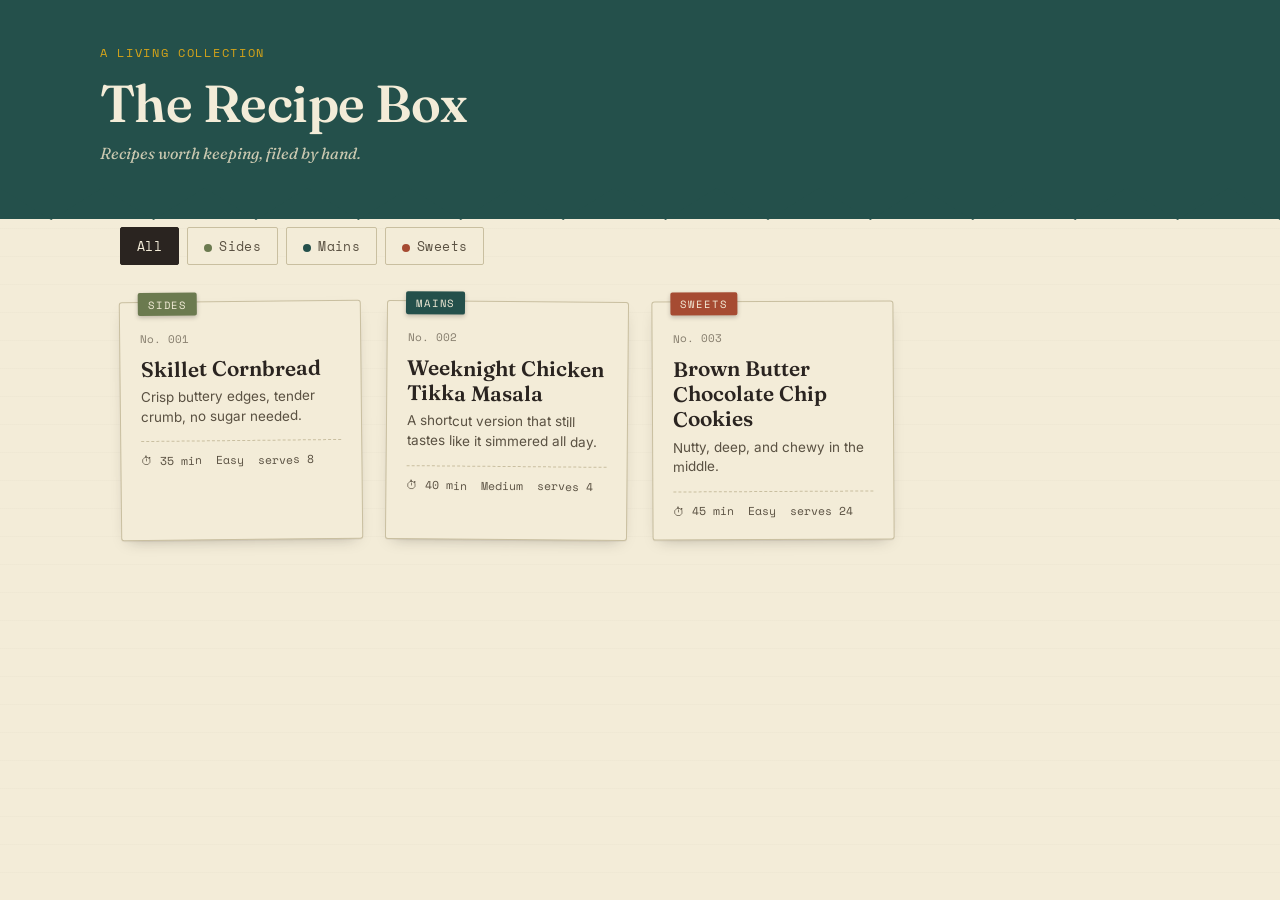
==== index.html @ f5126c8e "Initial commit: recipe site Co-Authored-By: Claude Sonnet 5 <noreply@anthropic.com>" ====
<!DOCTYPE html>
<html lang="en">
<head>
<meta charset="UTF-8">
<meta name="viewport" content="width=device-width, initial-scale=1.0">
<title>The Recipe Box</title>
<link rel="preconnect" href="https://fonts.googleapis.com">
<link href="https://fonts.googleapis.com/css2?family=Fraunces:ital,wght@0,500;0,600;1,400&family=Space+Mono:wght@400;700&family=Inter:wght@400;500&display=swap" rel="stylesheet">
<link rel="stylesheet" href="assets/style.css">
</head>
<body>

<header class="site-header">
  <div class="inner">
    <p class="eyebrow">A living collection</p>
    <h1 class="brand">The Recipe Box</h1>
    <p class="brand-sub">Recipes worth keeping, filed by hand.</p>
  </div>
</header>

<main class="wrap">
  <div class="filters" id="filters"></div>
  <div class="card-grid" id="grid"></div>
  <div class="empty-state" id="empty" style="display:none">No recipes filed under this tab yet.</div>
</main>

<script src="assets/recipes-data.js"></script>
<script src="assets/app.js"></script>
<script>
  const grid = document.getElementById("grid");
  const filtersEl = document.getElementById("filters");
  const emptyEl = document.getElementById("empty");
  let activeFilter = "All";

  function renderFilters() {
    const categories = ["All", ...new Set(RECIPES.map(r => r.category))];
    filtersEl.innerHTML = categories.map(cat => {
      const dot = cat === "All"
        ? ""
        : `<span class="dot" style="background:${categoryColor(cat)}"></span>`;
      return `<button class="filter-btn${cat === activeFilter ? " active" : ""}" data-cat="${cat}">${dot}${cat}</button>`;
    }).join("");

    filtersEl.querySelectorAll(".filter-btn").forEach(btn => {
      btn.addEventListener("click", () => {
        activeFilter = btn.dataset.cat;
        renderFilters();
        renderGrid();
      });
    });
  }

  function renderGrid() {
    const list = RECIPES
      .filter(r => activeFilter === "All" || r.category === activeFilter)
      .sort((a, b) => a.number - b.number);

    emptyEl.style.display = list.length ? "none" : "block";

    grid.innerHTML = list.map(r => `
      <a class="rcard" href="recipe/index.html?id=${encodeURIComponent(r.id)}">
        <span class="tab" style="background:${categoryColor(r.category)}">${r.category}</span>
        <p class="catalog-no">No. ${String(r.number).padStart(3, "0")}</p>
        <h3>${r.title}</h3>
        <p class="tagline">${r.tagline}</p>
        <div class="meta-row">
          <span>⏱ ${r.time}</span>
          <span>${r.difficulty}</span>
          <span>serves ${r.servingsBase}</span>
        </div>
      </a>
    `).join("");
  }

  renderFilters();
  renderGrid();
</script>

</body>
</html>
---- assets/style.css ----
/* ============================================================
   THE RECIPE BOX — design tokens
   Concept: a card catalog of recipes, cards slightly askew like
   they've actually been thumbed through. Category = tab color.
   ============================================================ */

:root {
  --paper: #F3ECD8;
  --paper-dark: #E9DFC3;
  --ink: #2A2420;
  --ink-soft: #5A5142;
  --teal: #24504B;
  --teal-deep: #1A3B37;
  --mustard: #D6A419;
  --rust: #A64B32;
  --sage: #6B7A4F;
  --line: #C9BFA0;
  --card-shadow: 0 1px 0 rgba(42,36,32,0.05), 0 6px 16px -8px rgba(42,36,32,0.35);
}

* { box-sizing: border-box; }

html { scroll-behavior: smooth; }

body {
  margin: 0;
  background: var(--paper);
  background-image:
    repeating-linear-gradient(0deg, transparent, transparent 27px, rgba(42,36,32,0.035) 28px);
  color: var(--ink);
  font-family: "Inter", system-ui, sans-serif;
  min-height: 100vh;
}

a { color: inherit; text-decoration: none; }

.wrap {
  max-width: 1080px;
  margin: 0 auto;
  padding: 0 20px 80px;
}

/* ---------- Header ---------- */

.site-header {
  background: var(--teal);
  color: var(--paper);
  padding: 44px 20px 56px;
  margin-bottom: -32px;
  position: relative;
}

.site-header::after {
  content: "";
  position: absolute;
  left: 0; right: 0; bottom: -1px;
  height: 32px;
  background: var(--teal);
  clip-path: polygon(0 0, 4% 100%, 8% 0, 12% 100%, 16% 0, 20% 100%, 24% 0, 28% 100%, 32% 0, 36% 100%, 40% 0, 44% 100%, 48% 0, 52% 100%, 56% 0, 60% 100%, 64% 0, 68% 100%, 72% 0, 76% 100%, 80% 0, 84% 100%, 88% 0, 92% 100%, 96% 0, 100% 100%, 100% 0);
}

.site-header .inner {
  max-width: 1080px;
  margin: 0 auto;
}

.eyebrow {
  font-family: "Space Mono", monospace;
  font-size: 12px;
  letter-spacing: 0.14em;
  text-transform: uppercase;
  color: var(--mustard);
  margin: 0 0 10px;
}

h1.brand {
  font-family: "Fraunces", serif;
  font-weight: 600;
  font-size: clamp(34px, 5vw, 52px);
  margin: 0 0 8px;
  letter-spacing: -0.01em;
}

.brand-sub {
  font-family: "Fraunces", serif;
  font-style: italic;
  font-weight: 400;
  font-size: 16px;
  color: var(--paper-dark);
  margin: 0;
  opacity: 0.85;
}

/* ---------- Filter tabs ---------- */

.filters {
  display: flex;
  flex-wrap: wrap;
  gap: 8px;
  margin: 40px 0 28px;
}

.filter-btn {
  font-family: "Space Mono", monospace;
  font-size: 13px;
  letter-spacing: 0.03em;
  padding: 8px 16px;
  border: 1px solid var(--line);
  border-radius: 2px;
  background: var(--paper);
  cursor: pointer;
  color: var(--ink-soft);
  transition: background 0.15s ease, color 0.15s ease, border-color 0.15s ease;
}

.filter-btn:hover { border-color: var(--ink-soft); }

.filter-btn.active {
  background: var(--ink);
  color: var(--paper);
  border-color: var(--ink);
}

.filter-btn .dot {
  display: inline-block;
  width: 8px; height: 8px;
  border-radius: 50%;
  margin-right: 7px;
  vertical-align: middle;
}

/* ---------- Card grid (index page) ---------- */

.card-grid {
  display: grid;
  grid-template-columns: repeat(auto-fill, minmax(240px, 1fr));
  gap: 28px 24px;
  padding-top: 8px;
}

.rcard {
  background: var(--paper);
  border: 1px solid var(--line);
  border-radius: 3px;
  box-shadow: var(--card-shadow);
  padding: 22px 20px 20px;
  position: relative;
  transform: rotate(var(--tilt, 0deg));
  transition: transform 0.18s ease, box-shadow 0.18s ease;
  display: block;
}

.rcard:hover {
  transform: rotate(0deg) translateY(-4px);
  box-shadow: 0 2px 0 rgba(42,36,32,0.06), 0 14px 24px -10px rgba(42,36,32,0.4);
}

.rcard:nth-child(4n+1) { --tilt: -0.6deg; }
.rcard:nth-child(4n+2) { --tilt: 0.5deg; }
.rcard:nth-child(4n+3) { --tilt: -0.3deg; }
.rcard:nth-child(4n+4) { --tilt: 0.7deg; }

.tab {
  position: absolute;
  top: -10px;
  left: 18px;
  font-family: "Space Mono", monospace;
  font-size: 10.5px;
  letter-spacing: 0.08em;
  text-transform: uppercase;
  color: var(--paper);
  padding: 4px 10px 3px;
  border-radius: 2px;
  box-shadow: 0 2px 4px rgba(42,36,32,0.25);
}

.catalog-no {
  font-family: "Space Mono", monospace;
  font-size: 11px;
  color: var(--ink-soft);
  opacity: 0.7;
  margin: 6px 0 0;
}

.rcard h3 {
  font-family: "Fraunces", serif;
  font-weight: 600;
  font-size: 21px;
  margin: 10px 0 6px;
  line-height: 1.2;
}

.rcard p.tagline {
  font-size: 13.5px;
  color: var(--ink-soft);
  margin: 0 0 14px;
  line-height: 1.45;
}

.meta-row {
  display: flex;
  gap: 14px;
  font-family: "Space Mono", monospace;
  font-size: 11.5px;
  color: var(--ink-soft);
  border-top: 1px dashed var(--line);
  padding-top: 10px;
}

/* ---------- Recipe detail page ---------- */

.back-link {
  display: inline-block;
  font-family: "Space Mono", monospace;
  font-size: 13px;
  color: var(--paper-dark);
  margin-bottom: 22px;
}
.back-link:hover { color: var(--mustard); }

.recipe-card {
  background: var(--paper);
  border: 1px solid var(--line);
  border-radius: 4px;
  box-shadow: var(--card-shadow);
  padding: 36px clamp(20px, 4vw, 48px) 44px;
  position: relative;
}

.recipe-card .tab { top: -12px; left: 32px; font-size: 11.5px; padding: 5px 12px 4px; }

.recipe-head { margin-top: 8px; }

.recipe-head h1 {
  font-family: "Fraunces", serif;
  font-weight: 600;
  font-size: clamp(30px, 4vw, 44px);
  margin: 6px 0 8px;
  line-height: 1.08;
}

.recipe-head .tagline {
  font-family: "Fraunces", serif;
  font-style: italic;
  font-size: 17px;
  color: var(--ink-soft);
  margin: 0 0 22px;
}

.stat-row {
  display: flex;
  flex-wrap: wrap;
  gap: 26px;
  padding: 16px 0;
  border-top: 1px dashed var(--line);
  border-bottom: 1px dashed var(--line);
  margin-bottom: 30px;
}

.stat {
  font-family: "Space Mono", monospace;
}
.stat .label {
  font-size: 10.5px;
  letter-spacing: 0.08em;
  text-transform: uppercase;
  color: var(--ink-soft);
  display: block;
  margin-bottom: 3px;
}
.stat .value { font-size: 15px; }

.servings-stepper {
  display: inline-flex;
  align-items: center;
  gap: 10px;
  font-family: "Space Mono", monospace;
  font-size: 15px;
}
.servings-stepper button {
  width: 26px; height: 26px;
  border: 1px solid var(--ink);
  background: var(--paper);
  border-radius: 50%;
  cursor: pointer;
  font-family: "Space Mono", monospace;
  font-size: 14px;
  line-height: 1;
  color: var(--ink);
}
.servings-stepper button:hover { background: var(--ink); color: var(--paper); }

.recipe-body {
  display: grid;
  grid-template-columns: 1fr;
  gap: 36px;
}

@media (min-width: 720px) {
  .recipe-body { grid-template-columns: 1fr 1.4fr; }
}

.col-title {
  font-family: "Fraunces", serif;
  font-weight: 600;
  font-size: 15px;
  letter-spacing: 0.04em;
  text-transform: uppercase;
  margin: 0 0 16px;
  color: var(--teal);
}

.ingredient-list {
  list-style: none;
  margin: 0; padding: 0;
}
.ingredient-list li {
  display: flex;
  gap: 10px;
  align-items: baseline;
  font-size: 14.5px;
  padding: 8px 0;
  border-bottom: 1px dashed var(--line);
}
.ingredient-list .amt {
  font-family: "Space Mono", monospace;
  font-weight: 700;
  color: var(--rust);
  min-width: 62px;
}

.step-list {
  list-style: none;
  margin: 0; padding: 0;
  counter-reset: step;
}
.step-list li {
  counter-increment: step;
  position: relative;
  padding: 4px 0 22px 38px;
  font-size: 15px;
  line-height: 1.6;
}
.step-list li::before {
  content: counter(step);
  position: absolute;
  left: 0; top: 4px;
  width: 24px; height: 24px;
  background: var(--teal);
  color: var(--paper);
  border-radius: 50%;
  font-family: "Space Mono", monospace;
  font-size: 12px;
  display: flex;
  align-items: center;
  justify-content: center;
}

.notes {
  margin-top: 30px;
  padding-top: 20px;
  border-top: 1px dashed var(--line);
  font-size: 14px;
  color: var(--ink-soft);
  font-style: italic;
}

.empty-state {
  text-align: center;
  padding: 60px 20px;
  color: var(--ink-soft);
  font-family: "Space Mono", monospace;
}

@media (prefers-reduced-motion: reduce) {
  * { transition: none !important; }
}

:focus-visible {
  outline: 2px solid var(--rust);
  outline-offset: 2px;
}
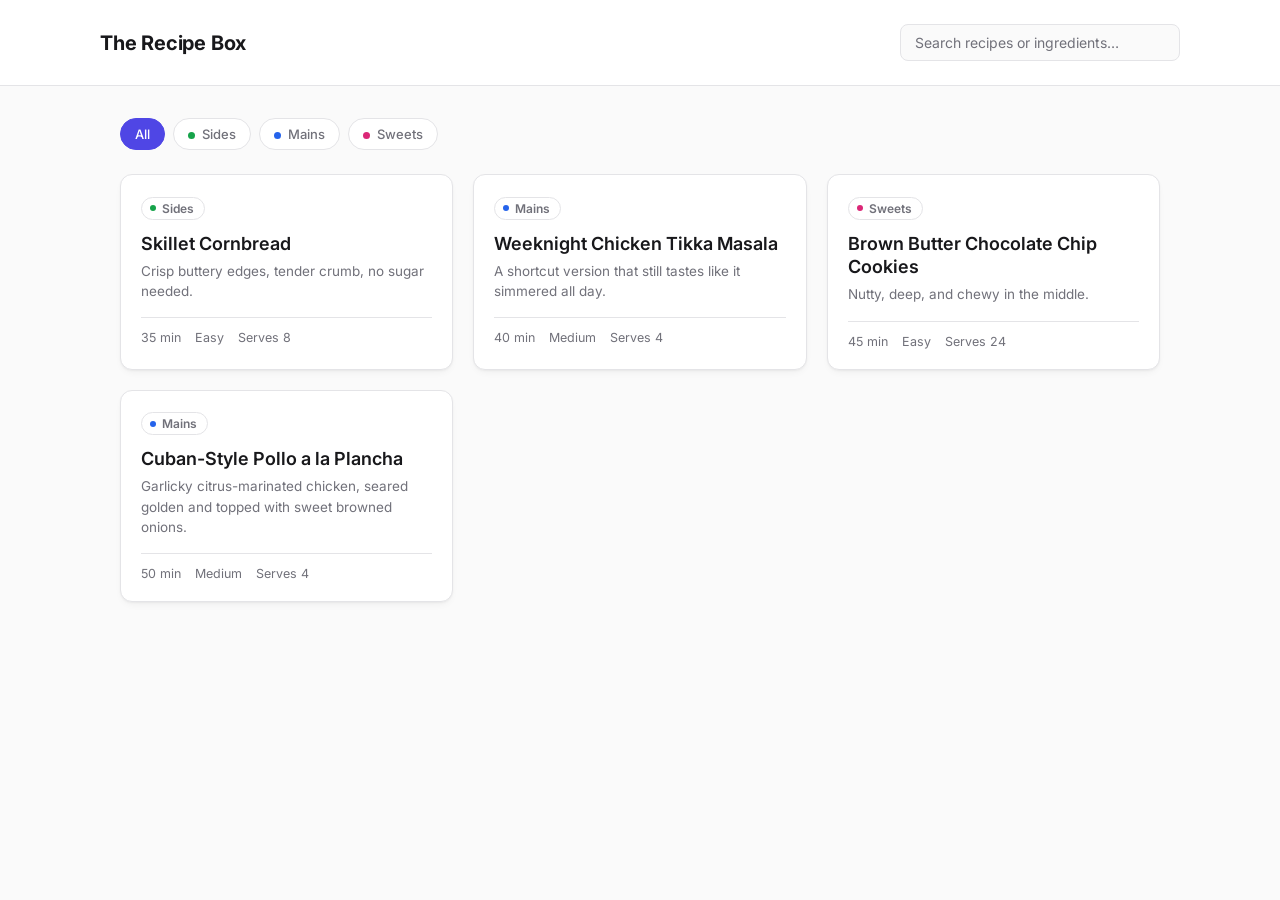
==== commit 50198702: "Redesign: flat, utilitarian look with search Drop the paper-texture card-catalog styling (tilted car" ====
--- a/index.html
+++ b/index.html
@@ -5,23 +5,22 @@
 <meta name="viewport" content="width=device-width, initial-scale=1.0">
 <title>The Recipe Box</title>
 <link rel="preconnect" href="https://fonts.googleapis.com">
-<link href="https://fonts.googleapis.com/css2?family=Fraunces:ital,wght@0,500;0,600;1,400&family=Space+Mono:wght@400;700&family=Inter:wght@400;500&display=swap" rel="stylesheet">
+<link href="https://fonts.googleapis.com/css2?family=Inter:wght@400;500;600;700&display=swap" rel="stylesheet">
 <link rel="stylesheet" href="assets/style.css">
 </head>
 <body>
 
 <header class="site-header">
   <div class="inner">
-    <p class="eyebrow">A living collection</p>
     <h1 class="brand">The Recipe Box</h1>
-    <p class="brand-sub">Recipes worth keeping, filed by hand.</p>
+    <input type="search" id="search" class="search-input" placeholder="Search recipes or ingredients…" aria-label="Search recipes">
   </div>
 </header>
 
 <main class="wrap">
   <div class="filters" id="filters"></div>
   <div class="card-grid" id="grid"></div>
-  <div class="empty-state" id="empty" style="display:none">No recipes filed under this tab yet.</div>
+  <div class="empty-state" id="empty" style="display:none">No recipes match.</div>
 </main>
 
 <script src="assets/recipes-data.js"></script>
@@ -30,7 +29,9 @@
   const grid = document.getElementById("grid");
   const filtersEl = document.getElementById("filters");
   const emptyEl = document.getElementById("empty");
+  const searchEl = document.getElementById("search");
   let activeFilter = "All";
+  let query = "";
 
   function renderFilters() {
     const categories = ["All", ...new Set(RECIPES.map(r => r.category))];
@@ -51,26 +52,35 @@
   }
 
   function renderGrid() {
+    const q = query.trim().toLowerCase();
     const list = RECIPES
       .filter(r => activeFilter === "All" || r.category === activeFilter)
+      .filter(r => !q
+        || r.title.toLowerCase().includes(q)
+        || r.tagline.toLowerCase().includes(q)
+        || r.ingredients.some(ing => ing.name.toLowerCase().includes(q)))
       .sort((a, b) => a.number - b.number);
 
     emptyEl.style.display = list.length ? "none" : "block";
 
     grid.innerHTML = list.map(r => `
       <a class="rcard" href="recipe/index.html?id=${encodeURIComponent(r.id)}">
-        <span class="tab" style="background:${categoryColor(r.category)}">${r.category}</span>
-        <p class="catalog-no">No. ${String(r.number).padStart(3, "0")}</p>
+        <span class="pill"><span class="dot" style="background:${categoryColor(r.category)}"></span>${r.category}</span>
         <h3>${r.title}</h3>
         <p class="tagline">${r.tagline}</p>
         <div class="meta-row">
-          <span>⏱ ${r.time}</span>
+          <span>${r.time}</span>
           <span>${r.difficulty}</span>
-          <span>serves ${r.servingsBase}</span>
+          <span>Serves ${r.servingsBase}</span>
         </div>
       </a>
     `).join("");
   }
+
+  searchEl.addEventListener("input", () => {
+    query = searchEl.value;
+    renderGrid();
+  });
 
   renderFilters();
   renderGrid();
--- a/assets/style.css
+++ b/assets/style.css
@@ -1,21 +1,21 @@
 /* ============================================================
    THE RECIPE BOX — design tokens
-   Concept: a card catalog of recipes, cards slightly askew like
-   they've actually been thumbed through. Category = tab color.
+   Concept: flat, utilitarian lookup tool. No ornament — just
+   fast scanning and clear hierarchy.
    ============================================================ */
 
 :root {
-  --paper: #F3ECD8;
-  --paper-dark: #E9DFC3;
-  --ink: #2A2420;
-  --ink-soft: #5A5142;
-  --teal: #24504B;
-  --teal-deep: #1A3B37;
-  --mustard: #D6A419;
-  --rust: #A64B32;
-  --sage: #6B7A4F;
-  --line: #C9BFA0;
-  --card-shadow: 0 1px 0 rgba(42,36,32,0.05), 0 6px 16px -8px rgba(42,36,32,0.35);
+  --bg: #FAFAFA;
+  --surface: #FFFFFF;
+  --border: #E4E4E7;
+  --text: #18181B;
+  --text-muted: #71717A;
+  --accent: #4F46E5;
+  --amber: #D97706;
+  --blue: #2563EB;
+  --pink: #DB2777;
+  --green: #16A34A;
+  --shadow: 0 1px 2px rgba(0,0,0,0.04), 0 4px 10px -4px rgba(0,0,0,0.08);
 }
 
 * { box-sizing: border-box; }
@@ -24,10 +24,8 @@
 
 body {
   margin: 0;
-  background: var(--paper);
-  background-image:
-    repeating-linear-gradient(0deg, transparent, transparent 27px, rgba(42,36,32,0.035) 28px);
-  color: var(--ink);
+  background: var(--bg);
+  color: var(--text);
   font-family: "Inter", system-ui, sans-serif;
   min-height: 100vh;
 }
@@ -37,58 +35,53 @@
 .wrap {
   max-width: 1080px;
   margin: 0 auto;
-  padding: 0 20px 80px;
+  padding: 32px 20px 80px;
 }
 
 /* ---------- Header ---------- */
 
 .site-header {
-  background: var(--teal);
-  color: var(--paper);
-  padding: 44px 20px 56px;
-  margin-bottom: -32px;
-  position: relative;
-}
-
-.site-header::after {
-  content: "";
-  position: absolute;
-  left: 0; right: 0; bottom: -1px;
-  height: 32px;
-  background: var(--teal);
-  clip-path: polygon(0 0, 4% 100%, 8% 0, 12% 100%, 16% 0, 20% 100%, 24% 0, 28% 100%, 32% 0, 36% 100%, 40% 0, 44% 100%, 48% 0, 52% 100%, 56% 0, 60% 100%, 64% 0, 68% 100%, 72% 0, 76% 100%, 80% 0, 84% 100%, 88% 0, 92% 100%, 96% 0, 100% 100%, 100% 0);
+  background: var(--surface);
+  border-bottom: 1px solid var(--border);
+  padding: 24px 20px;
 }
 
 .site-header .inner {
   max-width: 1080px;
   margin: 0 auto;
-}
-
-.eyebrow {
-  font-family: "Space Mono", monospace;
-  font-size: 12px;
-  letter-spacing: 0.14em;
-  text-transform: uppercase;
-  color: var(--mustard);
-  margin: 0 0 10px;
+  display: flex;
+  flex-wrap: wrap;
+  align-items: center;
+  justify-content: space-between;
+  gap: 16px;
 }
 
 h1.brand {
-  font-family: "Fraunces", serif;
-  font-weight: 600;
-  font-size: clamp(34px, 5vw, 52px);
-  margin: 0 0 8px;
+  font-weight: 700;
+  font-size: 20px;
+  margin: 0;
   letter-spacing: -0.01em;
 }
 
-.brand-sub {
-  font-family: "Fraunces", serif;
-  font-style: italic;
-  font-weight: 400;
-  font-size: 16px;
-  color: var(--paper-dark);
-  margin: 0;
-  opacity: 0.85;
+.search-input {
+  width: 280px;
+  max-width: 100%;
+  padding: 9px 14px;
+  border: 1px solid var(--border);
+  border-radius: 8px;
+  font-size: 14px;
+  font-family: inherit;
+  background: var(--bg);
+  color: var(--text);
+}
+
+.search-input::placeholder { color: var(--text-muted); }
+
+.search-input:focus {
+  outline: 2px solid var(--accent);
+  outline-offset: 1px;
+  border-color: var(--accent);
+  background: var(--surface);
 }
 
 /* ---------- Filter tabs ---------- */
@@ -97,33 +90,33 @@
   display: flex;
   flex-wrap: wrap;
   gap: 8px;
-  margin: 40px 0 28px;
+  margin: 0 0 24px;
 }
 
 .filter-btn {
-  font-family: "Space Mono", monospace;
+  font-family: inherit;
   font-size: 13px;
-  letter-spacing: 0.03em;
-  padding: 8px 16px;
-  border: 1px solid var(--line);
-  border-radius: 2px;
-  background: var(--paper);
+  font-weight: 500;
+  padding: 7px 14px;
+  border: 1px solid var(--border);
+  border-radius: 999px;
+  background: var(--surface);
   cursor: pointer;
-  color: var(--ink-soft);
+  color: var(--text-muted);
   transition: background 0.15s ease, color 0.15s ease, border-color 0.15s ease;
 }
 
-.filter-btn:hover { border-color: var(--ink-soft); }
+.filter-btn:hover { border-color: var(--accent); color: var(--text); }
 
 .filter-btn.active {
-  background: var(--ink);
-  color: var(--paper);
-  border-color: var(--ink);
+  background: var(--accent);
+  color: #fff;
+  border-color: var(--accent);
 }
 
 .filter-btn .dot {
   display: inline-block;
-  width: 8px; height: 8px;
+  width: 7px; height: 7px;
   border-radius: 50%;
   margin-right: 7px;
   vertical-align: middle;
@@ -133,162 +126,141 @@
 
 .card-grid {
   display: grid;
-  grid-template-columns: repeat(auto-fill, minmax(240px, 1fr));
-  gap: 28px 24px;
-  padding-top: 8px;
+  grid-template-columns: repeat(auto-fill, minmax(260px, 1fr));
+  gap: 20px;
 }
 
 .rcard {
-  background: var(--paper);
-  border: 1px solid var(--line);
-  border-radius: 3px;
-  box-shadow: var(--card-shadow);
-  padding: 22px 20px 20px;
-  position: relative;
-  transform: rotate(var(--tilt, 0deg));
-  transition: transform 0.18s ease, box-shadow 0.18s ease;
+  background: var(--surface);
+  border: 1px solid var(--border);
+  border-radius: 12px;
+  box-shadow: var(--shadow);
+  padding: 20px;
   display: block;
+  transition: border-color 0.15s ease, transform 0.15s ease, box-shadow 0.15s ease;
 }
 
 .rcard:hover {
-  transform: rotate(0deg) translateY(-4px);
-  box-shadow: 0 2px 0 rgba(42,36,32,0.06), 0 14px 24px -10px rgba(42,36,32,0.4);
-}
-
-.rcard:nth-child(4n+1) { --tilt: -0.6deg; }
-.rcard:nth-child(4n+2) { --tilt: 0.5deg; }
-.rcard:nth-child(4n+3) { --tilt: -0.3deg; }
-.rcard:nth-child(4n+4) { --tilt: 0.7deg; }
-
-.tab {
-  position: absolute;
-  top: -10px;
-  left: 18px;
-  font-family: "Space Mono", monospace;
-  font-size: 10.5px;
-  letter-spacing: 0.08em;
-  text-transform: uppercase;
-  color: var(--paper);
-  padding: 4px 10px 3px;
-  border-radius: 2px;
-  box-shadow: 0 2px 4px rgba(42,36,32,0.25);
-}
-
-.catalog-no {
-  font-family: "Space Mono", monospace;
-  font-size: 11px;
-  color: var(--ink-soft);
-  opacity: 0.7;
-  margin: 6px 0 0;
+  border-color: var(--accent);
+  transform: translateY(-2px);
+  box-shadow: 0 6px 18px -6px rgba(0,0,0,0.14);
+}
+
+.pill {
+  display: inline-flex;
+  align-items: center;
+  gap: 6px;
+  font-size: 12px;
+  font-weight: 600;
+  color: var(--text-muted);
+  border: 1px solid var(--border);
+  border-radius: 999px;
+  padding: 3px 10px 3px 8px;
+  margin: 0 0 12px;
+}
+
+.pill .dot {
+  width: 6px; height: 6px;
+  border-radius: 50%;
+  flex-shrink: 0;
 }
 
 .rcard h3 {
-  font-family: "Fraunces", serif;
   font-weight: 600;
-  font-size: 21px;
-  margin: 10px 0 6px;
-  line-height: 1.2;
+  font-size: 18px;
+  margin: 0 0 6px;
+  line-height: 1.3;
 }
 
 .rcard p.tagline {
   font-size: 13.5px;
-  color: var(--ink-soft);
-  margin: 0 0 14px;
-  line-height: 1.45;
+  color: var(--text-muted);
+  margin: 0 0 16px;
+  line-height: 1.5;
 }
 
 .meta-row {
   display: flex;
   gap: 14px;
-  font-family: "Space Mono", monospace;
-  font-size: 11.5px;
-  color: var(--ink-soft);
-  border-top: 1px dashed var(--line);
-  padding-top: 10px;
+  font-size: 12.5px;
+  color: var(--text-muted);
+  border-top: 1px solid var(--border);
+  padding-top: 12px;
 }
 
 /* ---------- Recipe detail page ---------- */
 
 .back-link {
   display: inline-block;
-  font-family: "Space Mono", monospace;
   font-size: 13px;
-  color: var(--paper-dark);
-  margin-bottom: 22px;
-}
-.back-link:hover { color: var(--mustard); }
+  font-weight: 500;
+  color: var(--text-muted);
+  margin-bottom: 20px;
+}
+.back-link:hover { color: var(--accent); }
 
 .recipe-card {
-  background: var(--paper);
-  border: 1px solid var(--line);
-  border-radius: 4px;
-  box-shadow: var(--card-shadow);
-  padding: 36px clamp(20px, 4vw, 48px) 44px;
-  position: relative;
-}
-
-.recipe-card .tab { top: -12px; left: 32px; font-size: 11.5px; padding: 5px 12px 4px; }
-
-.recipe-head { margin-top: 8px; }
+  background: var(--surface);
+  border: 1px solid var(--border);
+  border-radius: 16px;
+  box-shadow: var(--shadow);
+  padding: 32px clamp(20px, 4vw, 40px) 40px;
+}
+
+.recipe-card .pill { margin-bottom: 16px; }
 
 .recipe-head h1 {
-  font-family: "Fraunces", serif;
-  font-weight: 600;
-  font-size: clamp(30px, 4vw, 44px);
-  margin: 6px 0 8px;
-  line-height: 1.08;
+  font-weight: 700;
+  font-size: clamp(26px, 3.6vw, 36px);
+  margin: 0 0 8px;
+  line-height: 1.15;
 }
 
 .recipe-head .tagline {
-  font-family: "Fraunces", serif;
-  font-style: italic;
-  font-size: 17px;
-  color: var(--ink-soft);
-  margin: 0 0 22px;
+  font-size: 15.5px;
+  color: var(--text-muted);
+  margin: 0 0 24px;
 }
 
 .stat-row {
   display: flex;
   flex-wrap: wrap;
-  gap: 26px;
+  gap: 28px;
   padding: 16px 0;
-  border-top: 1px dashed var(--line);
-  border-bottom: 1px dashed var(--line);
-  margin-bottom: 30px;
-}
-
-.stat {
-  font-family: "Space Mono", monospace;
-}
+  border-top: 1px solid var(--border);
+  border-bottom: 1px solid var(--border);
+  margin-bottom: 28px;
+}
+
 .stat .label {
-  font-size: 10.5px;
-  letter-spacing: 0.08em;
+  font-size: 11px;
+  letter-spacing: 0.04em;
   text-transform: uppercase;
-  color: var(--ink-soft);
+  color: var(--text-muted);
   display: block;
-  margin-bottom: 3px;
-}
-.stat .value { font-size: 15px; }
+  margin-bottom: 4px;
+}
+.stat .value { font-size: 15px; font-weight: 600; }
 
 .servings-stepper {
   display: inline-flex;
   align-items: center;
   gap: 10px;
-  font-family: "Space Mono", monospace;
   font-size: 15px;
+  font-weight: 600;
 }
 .servings-stepper button {
   width: 26px; height: 26px;
-  border: 1px solid var(--ink);
-  background: var(--paper);
-  border-radius: 50%;
+  border: 1px solid var(--border);
+  background: var(--bg);
+  border-radius: 6px;
   cursor: pointer;
-  font-family: "Space Mono", monospace;
   font-size: 14px;
   line-height: 1;
-  color: var(--ink);
-}
-.servings-stepper button:hover { background: var(--ink); color: var(--paper); }
+  color: var(--text);
+  transition: background 0.15s ease, color 0.15s ease, border-color 0.15s ease;
+}
+.servings-stepper button:hover { background: var(--accent); color: #fff; border-color: var(--accent); }
 
 .recipe-body {
   display: grid;
@@ -301,13 +273,12 @@
 }
 
 .col-title {
-  font-family: "Fraunces", serif;
-  font-weight: 600;
-  font-size: 15px;
-  letter-spacing: 0.04em;
+  font-weight: 700;
+  font-size: 13px;
+  letter-spacing: 0.05em;
   text-transform: uppercase;
   margin: 0 0 16px;
-  color: var(--teal);
+  color: var(--accent);
 }
 
 .ingredient-list {
@@ -319,14 +290,13 @@
   gap: 10px;
   align-items: baseline;
   font-size: 14.5px;
-  padding: 8px 0;
-  border-bottom: 1px dashed var(--line);
+  padding: 10px 0;
+  border-bottom: 1px solid var(--border);
 }
 .ingredient-list .amt {
-  font-family: "Space Mono", monospace;
-  font-weight: 700;
-  color: var(--rust);
-  min-width: 62px;
+  font-weight: 700;
+  color: var(--accent);
+  min-width: 64px;
 }
 
 .step-list {
@@ -346,11 +316,11 @@
   position: absolute;
   left: 0; top: 4px;
   width: 24px; height: 24px;
-  background: var(--teal);
-  color: var(--paper);
-  border-radius: 50%;
-  font-family: "Space Mono", monospace;
+  background: var(--accent);
+  color: #fff;
+  border-radius: 7px;
   font-size: 12px;
+  font-weight: 700;
   display: flex;
   align-items: center;
   justify-content: center;
@@ -359,17 +329,16 @@
 .notes {
   margin-top: 30px;
   padding-top: 20px;
-  border-top: 1px dashed var(--line);
+  border-top: 1px solid var(--border);
   font-size: 14px;
-  color: var(--ink-soft);
-  font-style: italic;
+  color: var(--text-muted);
 }
 
 .empty-state {
   text-align: center;
   padding: 60px 20px;
-  color: var(--ink-soft);
-  font-family: "Space Mono", monospace;
+  color: var(--text-muted);
+  font-size: 14px;
 }
 
 @media (prefers-reduced-motion: reduce) {
@@ -377,6 +346,6 @@
 }
 
 :focus-visible {
-  outline: 2px solid var(--rust);
+  outline: 2px solid var(--accent);
   outline-offset: 2px;
 }
